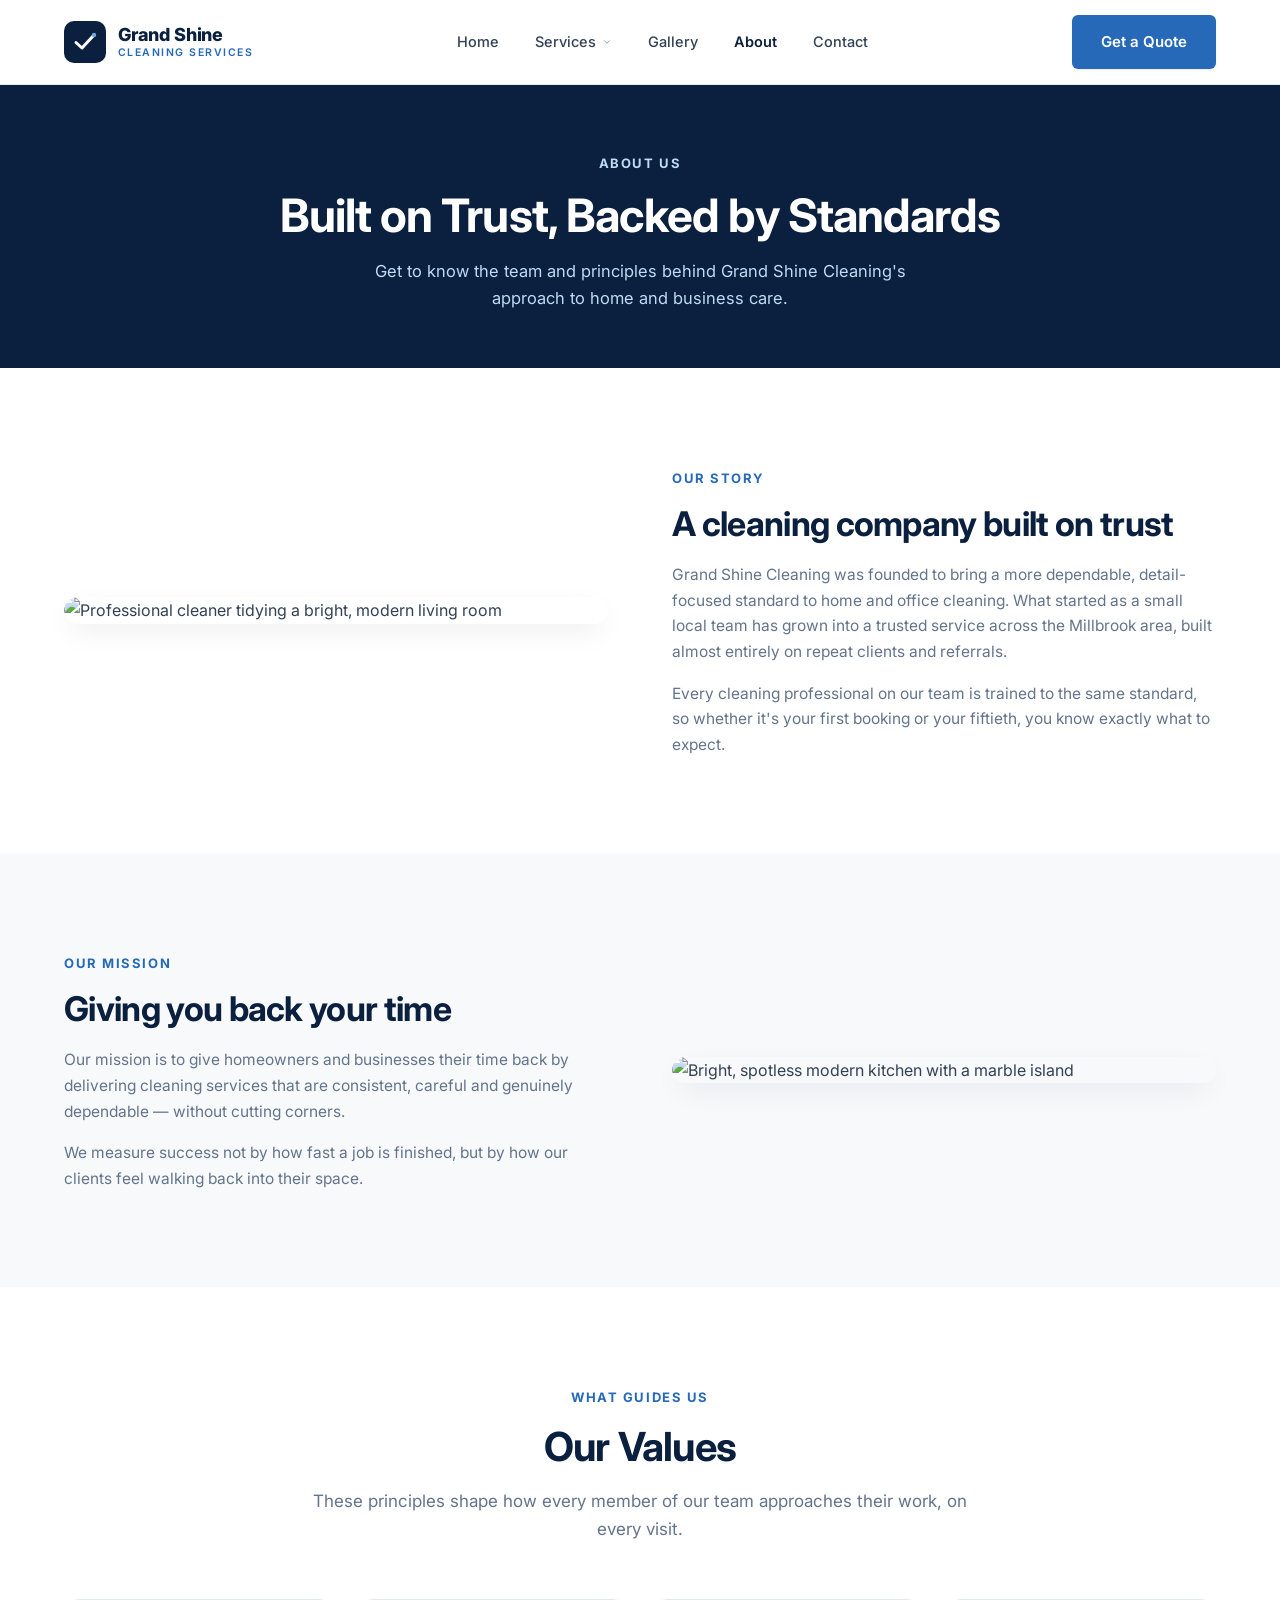
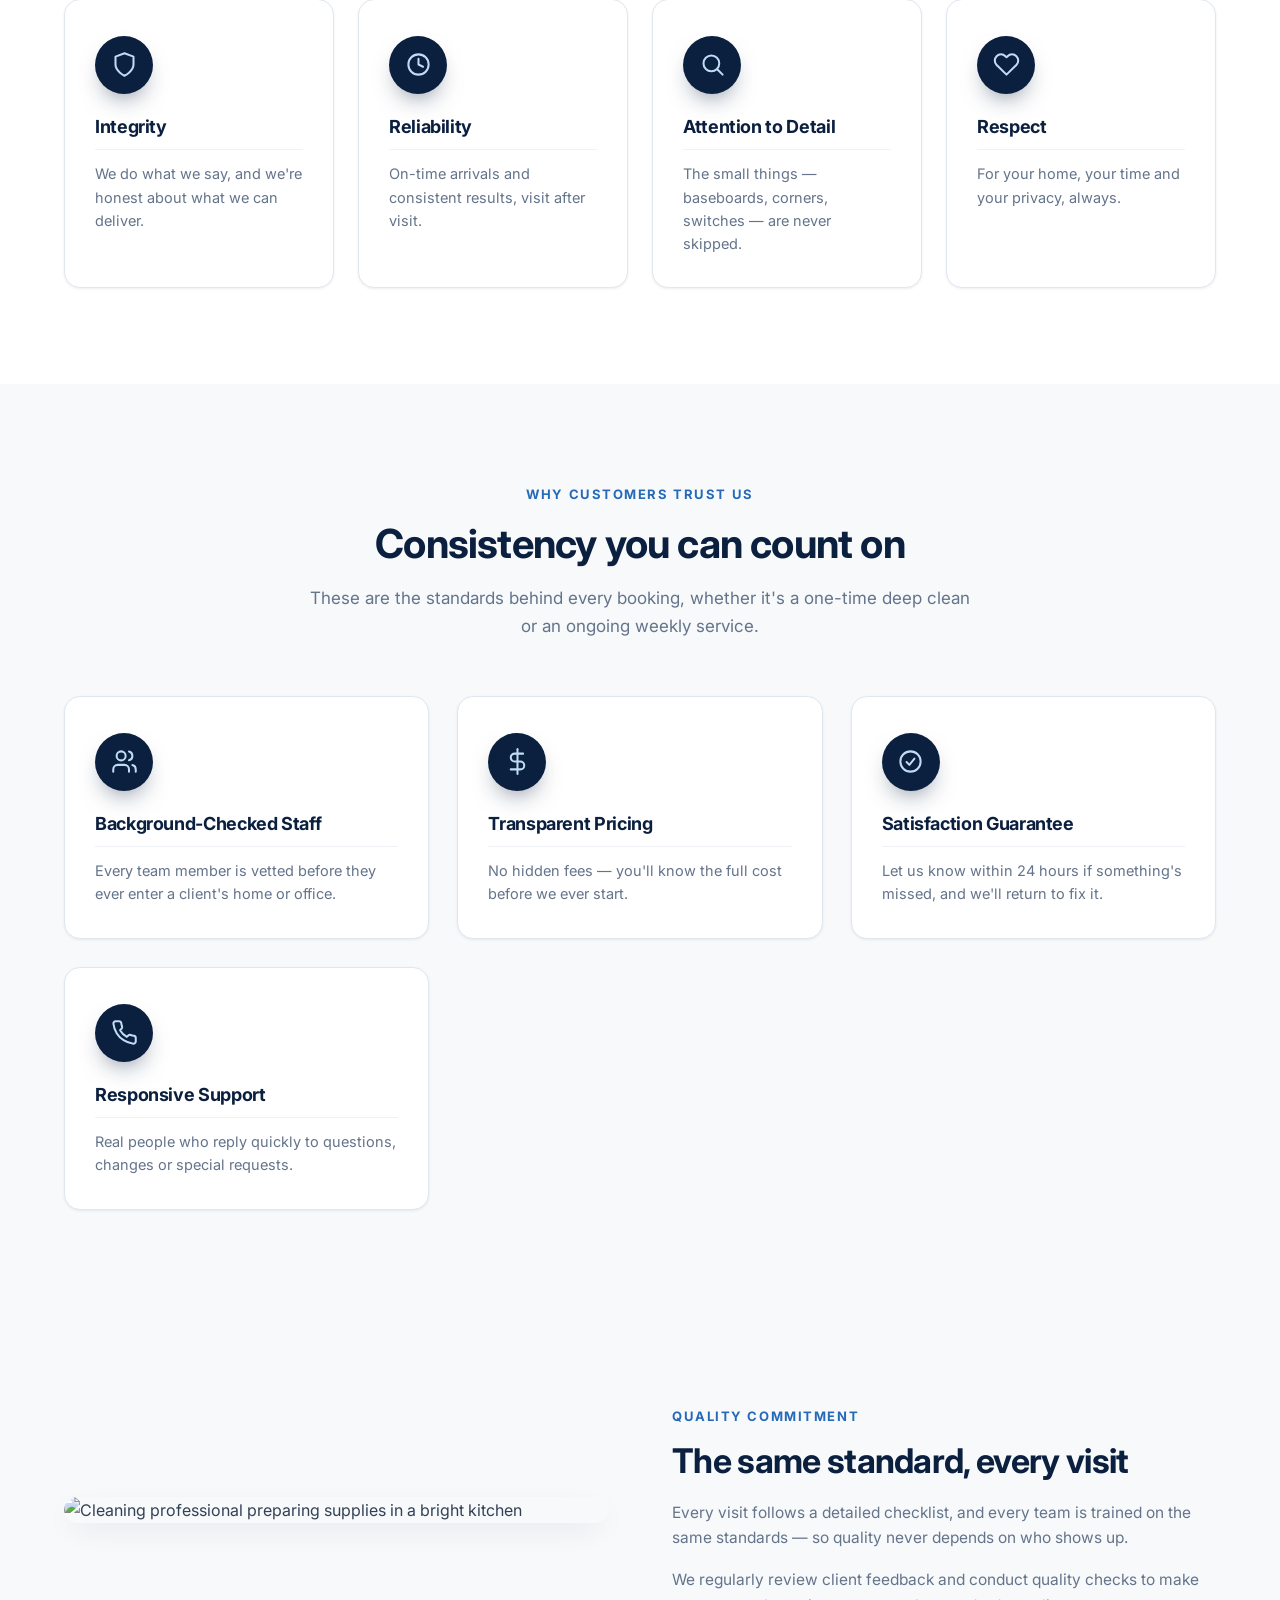
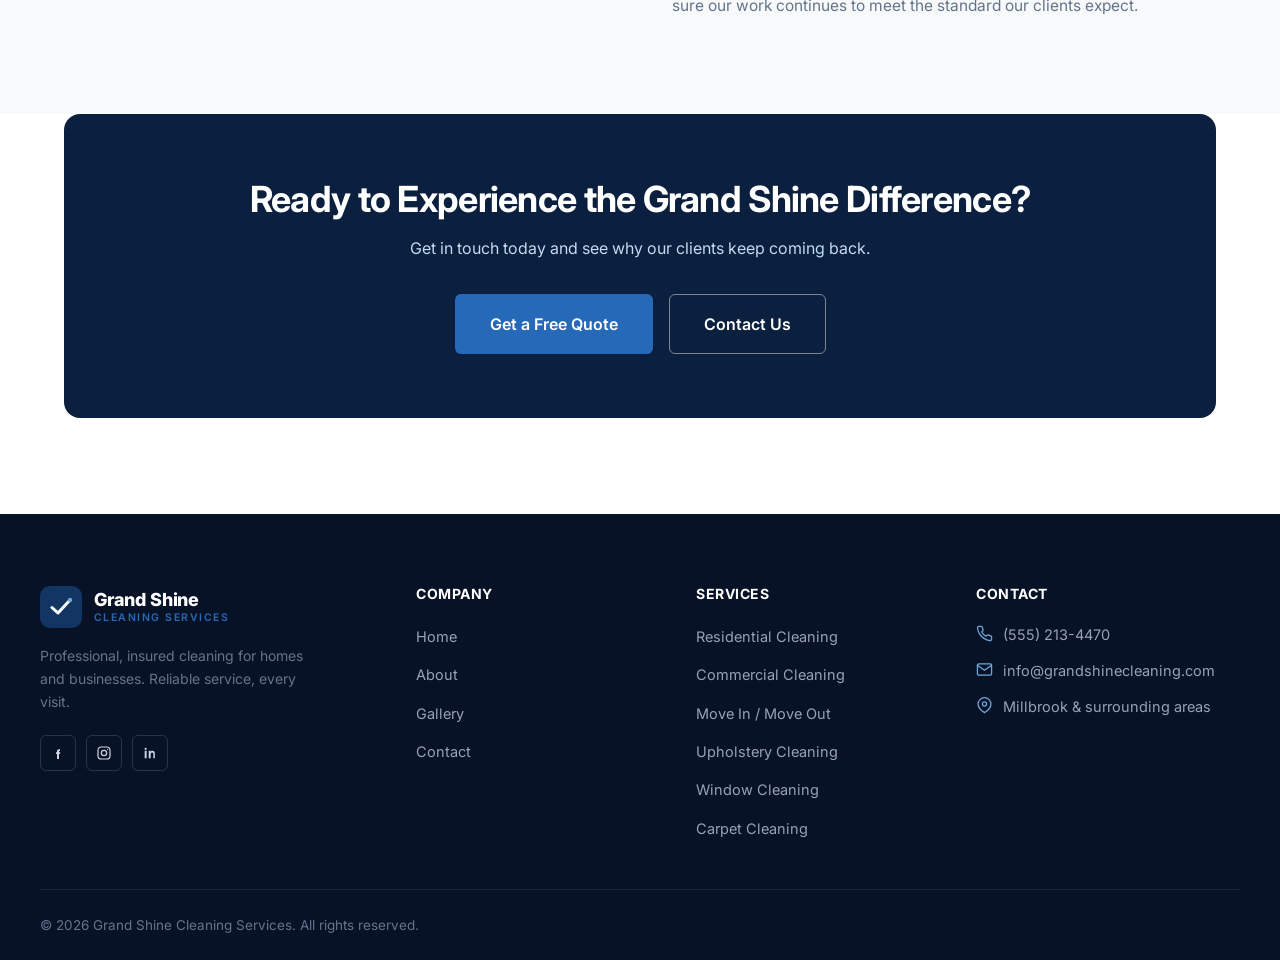
==== about.html @ 659964ab "Initial commit: Grand Shine Cleaning static website" ====
<!DOCTYPE html>
<html lang="en">
<head>
<meta charset="UTF-8">
<meta name="viewport" content="width=device-width, initial-scale=1.0">
<script>document.documentElement.classList.add('js');</script>
<title>About Us | Grand Shine Cleaning</title>
<meta name="description" content="Learn about Grand Shine Cleaning — our mission, values, team and commitment to reliable, detail-focused cleaning for homes and businesses.">
<link rel="icon" href="data:image/svg+xml,%3Csvg xmlns='http://www.w3.org/2000/svg' viewBox='0 0 42 42'%3E%3Crect width='42' height='42' rx='10' fill='%230b1f3f'/%3E%3Cpath d='M12 21.5L18 27L30 14' stroke='white' stroke-width='3' stroke-linecap='round' stroke-linejoin='round' fill='none'/%3E%3Ccircle cx='30' cy='14' r='2.2' fill='%236fa8dc'/%3E%3C/svg%3E">
<link rel="preconnect" href="https://fonts.googleapis.com">
<link rel="preconnect" href="https://fonts.gstatic.com" crossorigin>
<link href="https://fonts.googleapis.com/css2?family=Inter:wght@400;500;600;700;800&display=swap" rel="stylesheet">
<link rel="stylesheet" href="css/style.css">
</head>
<body>

<!-- ============ HEADER ============ -->
<header class="site-header">
  <div class="container header-inner">
    <a href="index.html" class="brand">
      <svg class="brand-mark" viewBox="0 0 42 42" fill="none">
        <rect width="42" height="42" rx="10" fill="#0b1f3f"/>
        <path d="M12 21.5L18 27L30 14" stroke="#ffffff" stroke-width="3" stroke-linecap="round" stroke-linejoin="round"/>
        <circle cx="30" cy="14" r="2.2" fill="#6fa8dc"/>
      </svg>
      <span class="brand-text">
        <span class="brand-name">Grand Shine</span>
        <span class="brand-sub">Cleaning Services</span>
      </span>
    </a>

    <nav class="main-nav" id="main-nav">
      <ul>
        <li class="nav-item"><a href="index.html" class="nav-link">Home</a></li>
        <li class="nav-item has-dropdown">
          <a href="services.html" class="nav-link dropdown-toggle">
            Services
            <svg class="nav-chevron" viewBox="0 0 24 24" fill="none" stroke="currentColor" stroke-width="2.4" stroke-linecap="round" stroke-linejoin="round"><polyline points="6 9 12 15 18 9"></polyline></svg>
          </a>
          <ul class="dropdown">
            <li><a href="services.html#move-in-move-out">Move In / Move Out Cleaning</a></li>
            <li><a href="services.html#residential-cleaning">Residential Cleaning</a></li>
            <li><a href="services.html#commercial-cleaning">Commercial Cleaning</a></li>
            <li><a href="services.html#upholstery-cleaning">Upholstery Cleaning</a></li>
            <li><a href="services.html#window-cleaning">Window Cleaning</a></li>
            <li><a href="services.html#carpet-cleaning">Carpet Cleaning</a></li>
          </ul>
        </li>
        <li class="nav-item"><a href="gallery.html" class="nav-link">Gallery</a></li>
        <li class="nav-item"><a href="about.html" class="nav-link active">About</a></li>
        <li class="nav-item"><a href="contact.html" class="nav-link">Contact</a></li>
      </ul>
    </nav>

    <div class="header-actions">
      <a href="contact.html" class="btn btn-primary">Get a Quote</a>
      <button class="hamburger" id="hamburger" aria-label="Toggle menu" aria-expanded="false">
        <span></span>
      </button>
    </div>
  </div>
</header>

<!-- ============ PAGE HEADER ============ -->
<section class="page-header">
  <div class="container">
    <span class="eyebrow">About Us</span>
    <h1>Built on Trust, Backed by Standards</h1>
    <p>Get to know the team and principles behind Grand Shine Cleaning's approach to home and business care.</p>
  </div>
</section>

<!-- ============ INTRODUCTION ============ -->
<section class="section">
  <div class="container">
    <div class="split reveal">
      <div class="split-media">
        <img src="https://images.unsplash.com/photo-1758273705627-937374bfa978?q=80&w=1200&auto=format&fit=crop" alt="Professional cleaner tidying a bright, modern living room">
      </div>
      <div>
        <span class="eyebrow">Our Story</span>
        <h2>A cleaning company built on trust</h2>
        <p>Grand Shine Cleaning was founded to bring a more dependable, detail-focused standard to home and office cleaning. What started as a small local team has grown into a trusted service across the Millbrook area, built almost entirely on repeat clients and referrals.</p>
        <p>Every cleaning professional on our team is trained to the same standard, so whether it's your first booking or your fiftieth, you know exactly what to expect.</p>
      </div>
    </div>
  </div>
</section>

<!-- ============ MISSION ============ -->
<section class="section bg-gray">
  <div class="container">
    <div class="split reverse reveal">
      <div>
        <span class="eyebrow">Our Mission</span>
        <h2>Giving you back your time</h2>
        <p>Our mission is to give homeowners and businesses their time back by delivering cleaning services that are consistent, careful and genuinely dependable — without cutting corners.</p>
        <p>We measure success not by how fast a job is finished, but by how our clients feel walking back into their space.</p>
      </div>
      <div class="split-media">
        <img src="https://images.unsplash.com/photo-1682888813913-e13f18692019?q=80&w=1200&auto=format&fit=crop" alt="Bright, spotless modern kitchen with a marble island">
      </div>
    </div>
  </div>
</section>

<!-- ============ VALUES ============ -->
<section class="section">
  <div class="container">
    <div class="section-head center reveal">
      <span class="eyebrow">What Guides Us</span>
      <h2>Our Values</h2>
      <p>These principles shape how every member of our team approaches their work, on every visit.</p>
    </div>
    <div class="values-grid">
      <div class="feature-card reveal">
        <div class="feature-icon"><svg viewBox="0 0 24 24" fill="none" stroke="currentColor" stroke-width="1.8" stroke-linecap="round" stroke-linejoin="round"><path d="M12 22s8-4 8-10V5l-8-3-8 3v7c0 6 8 10 8 10z"></path></svg></div>
        <h3>Integrity</h3>
        <p>We do what we say, and we're honest about what we can deliver.</p>
      </div>
      <div class="feature-card reveal">
        <div class="feature-icon"><svg viewBox="0 0 24 24" fill="none" stroke="currentColor" stroke-width="1.8" stroke-linecap="round" stroke-linejoin="round"><circle cx="12" cy="12" r="9"></circle><polyline points="12 7 12 12 16 14"></polyline></svg></div>
        <h3>Reliability</h3>
        <p>On-time arrivals and consistent results, visit after visit.</p>
      </div>
      <div class="feature-card reveal">
        <div class="feature-icon"><svg viewBox="0 0 24 24" fill="none" stroke="currentColor" stroke-width="1.8" stroke-linecap="round" stroke-linejoin="round"><circle cx="11" cy="11" r="7"></circle><line x1="21" y1="21" x2="16.65" y2="16.65"></line></svg></div>
        <h3>Attention to Detail</h3>
        <p>The small things — baseboards, corners, switches — are never skipped.</p>
      </div>
      <div class="feature-card reveal">
        <div class="feature-icon"><svg viewBox="0 0 24 24" fill="none" stroke="currentColor" stroke-width="1.8" stroke-linecap="round" stroke-linejoin="round"><path d="M20.8 4.6a5.5 5.5 0 0 0-7.8 0L12 5.6l-1-1a5.5 5.5 0 0 0-7.8 7.8l1 1L12 21l7.8-7.6 1-1a5.5 5.5 0 0 0 0-7.8z"></path></svg></div>
        <h3>Respect</h3>
        <p>For your home, your time and your privacy, always.</p>
      </div>
    </div>
  </div>
</section>

<!-- ============ WHY CUSTOMERS TRUST US ============ -->
<section class="section bg-gray">
  <div class="container">
    <div class="section-head center reveal">
      <span class="eyebrow">Why Customers Trust Us</span>
      <h2>Consistency you can count on</h2>
      <p>These are the standards behind every booking, whether it's a one-time deep clean or an ongoing weekly service.</p>
    </div>
    <div class="feature-grid">
      <div class="feature-card reveal">
        <div class="feature-icon"><svg viewBox="0 0 24 24" fill="none" stroke="currentColor" stroke-width="1.8" stroke-linecap="round" stroke-linejoin="round"><path d="M16 21v-2a4 4 0 0 0-4-4H6a4 4 0 0 0-4 4v2"></path><circle cx="9" cy="7" r="4"></circle><path d="M22 21v-2a4 4 0 0 0-3-3.87"></path><path d="M16 3.13a4 4 0 0 1 0 7.75"></path></svg></div>
        <h3>Background-Checked Staff</h3>
        <p>Every team member is vetted before they ever enter a client's home or office.</p>
      </div>
      <div class="feature-card reveal">
        <div class="feature-icon"><svg viewBox="0 0 24 24" fill="none" stroke="currentColor" stroke-width="1.8" stroke-linecap="round" stroke-linejoin="round"><line x1="12" y1="1" x2="12" y2="23"></line><path d="M17 5H9.5a3.5 3.5 0 0 0 0 7h5a3.5 3.5 0 0 1 0 7H6"></path></svg></div>
        <h3>Transparent Pricing</h3>
        <p>No hidden fees — you'll know the full cost before we ever start.</p>
      </div>
      <div class="feature-card reveal">
        <div class="feature-icon"><svg viewBox="0 0 24 24" fill="none" stroke="currentColor" stroke-width="1.8" stroke-linecap="round" stroke-linejoin="round"><circle cx="12" cy="12" r="9"></circle><polyline points="8.5 12.5 11 15 15.5 9.5"></polyline></svg></div>
        <h3>Satisfaction Guarantee</h3>
        <p>Let us know within 24 hours if something's missed, and we'll return to fix it.</p>
      </div>
      <div class="feature-card reveal">
        <div class="feature-icon"><svg viewBox="0 0 24 24" fill="none" stroke="currentColor" stroke-width="1.8" stroke-linecap="round" stroke-linejoin="round"><path d="M22 16.92v3a2 2 0 0 1-2.18 2 19.79 19.79 0 0 1-8.63-3.07 19.5 19.5 0 0 1-6-6 19.79 19.79 0 0 1-3.07-8.67A2 2 0 0 1 4.11 2h3a2 2 0 0 1 2 1.72c.127.96.361 1.903.7 2.81a2 2 0 0 1-.45 2.11L8.09 9.91a16 16 0 0 0 6 6l1.27-1.27a2 2 0 0 1 2.11-.45c.907.339 1.85.573 2.81.7A2 2 0 0 1 22 16.92z"></path></svg></div>
        <h3>Responsive Support</h3>
        <p>Real people who reply quickly to questions, changes or special requests.</p>
      </div>
    </div>
  </div>
</section>

<!-- ============ QUALITY COMMITMENT ============ -->
<section class="section bg-gray">
  <div class="container">
    <div class="split reveal">
      <div class="split-media">
        <img src="https://images.unsplash.com/photo-1647381518264-97ff1835026f?q=80&w=1200&auto=format&fit=crop" alt="Cleaning professional preparing supplies in a bright kitchen">
      </div>
      <div>
        <span class="eyebrow">Quality Commitment</span>
        <h2>The same standard, every visit</h2>
        <p>Every visit follows a detailed checklist, and every team is trained on the same standards — so quality never depends on who shows up.</p>
        <p>We regularly review client feedback and conduct quality checks to make sure our work continues to meet the standard our clients expect.</p>
      </div>
    </div>
  </div>
</section>

<!-- ============ CTA ============ -->
<section class="cta-wrap no-top-pad">
  <div class="container">
    <div class="cta-section">
      <h2>Ready to Experience the Grand Shine Difference?</h2>
      <p>Get in touch today and see why our clients keep coming back.</p>
      <div class="cta-actions">
        <a href="contact.html" class="btn btn-primary btn-lg">Get a Free Quote</a>
        <a href="contact.html" class="btn btn-outline-light btn-lg">Contact Us</a>
      </div>
    </div>
  </div>
</section>

<!-- ============ FOOTER ============ -->
<footer class="site-footer">
  <div class="container footer-top">
    <div class="footer-brand">
      <a href="index.html" class="brand">
        <svg class="brand-mark" viewBox="0 0 42 42" fill="none">
          <rect width="42" height="42" rx="10" fill="#123563"/>
          <path d="M12 21.5L18 27L30 14" stroke="#ffffff" stroke-width="3" stroke-linecap="round" stroke-linejoin="round"/>
          <circle cx="30" cy="14" r="2.2" fill="#6fa8dc"/>
        </svg>
        <span class="brand-text">
          <span class="brand-name">Grand Shine</span>
          <span class="brand-sub">Cleaning Services</span>
        </span>
      </a>
      <p>Professional, insured cleaning for homes and businesses. Reliable service, every visit.</p>
      <div class="footer-social">
        <a href="#" aria-label="Facebook"><svg viewBox="0 0 24 24" fill="currentColor"><path d="M13.5 9H15V6.5h-1.75C11.57 6.5 10.5 7.6 10.5 9.4V11H9v2.5h1.5V21h3v-7.5H15l.5-2.5h-2V9.6c0-.4.2-.6.6-.6z"></path></svg></a>
        <a href="#" aria-label="Instagram"><svg viewBox="0 0 24 24" fill="none" stroke="currentColor" stroke-width="1.8"><rect x="3" y="3" width="18" height="18" rx="5"></rect><circle cx="12" cy="12" r="4"></circle><circle cx="17.5" cy="6.5" r="1" fill="currentColor" stroke="none"></circle></svg></a>
        <a href="#" aria-label="LinkedIn"><svg viewBox="0 0 24 24" fill="currentColor"><path d="M6.94 8.5H4V20h2.94V8.5zM5.47 4a1.7 1.7 0 1 0 0 3.4 1.7 1.7 0 0 0 0-3.4zM20 20h-2.94v-5.6c0-1.34-.03-3.07-1.87-3.07-1.87 0-2.16 1.46-2.16 2.97V20H10.1V8.5h2.82v1.57h.04c.39-.74 1.35-1.52 2.78-1.52 2.97 0 3.52 1.96 3.52 4.5V20z"></path></svg></a>
      </div>
    </div>
    <div class="footer-col">
      <h4>Company</h4>
      <ul>
        <li><a href="index.html">Home</a></li>
        <li><a href="about.html">About</a></li>
        <li><a href="gallery.html">Gallery</a></li>
        <li><a href="contact.html">Contact</a></li>
      </ul>
    </div>
    <div class="footer-col">
      <h4>Services</h4>
      <ul>
        <li><a href="services.html#residential-cleaning">Residential Cleaning</a></li>
        <li><a href="services.html#commercial-cleaning">Commercial Cleaning</a></li>
        <li><a href="services.html#move-in-move-out">Move In / Move Out</a></li>
        <li><a href="services.html#upholstery-cleaning">Upholstery Cleaning</a></li>
        <li><a href="services.html#window-cleaning">Window Cleaning</a></li>
        <li><a href="services.html#carpet-cleaning">Carpet Cleaning</a></li>
      </ul>
    </div>
    <div class="footer-col">
      <h4>Contact</h4>
      <ul>
        <li class="footer-contact-item">
          <svg viewBox="0 0 24 24" fill="none" stroke="currentColor" stroke-width="1.8" stroke-linecap="round" stroke-linejoin="round"><path d="M22 16.92v3a2 2 0 0 1-2.18 2 19.79 19.79 0 0 1-8.63-3.07 19.5 19.5 0 0 1-6-6 19.79 19.79 0 0 1-3.07-8.67A2 2 0 0 1 4.11 2h3a2 2 0 0 1 2 1.72c.127.96.361 1.903.7 2.81a2 2 0 0 1-.45 2.11L8.09 9.91a16 16 0 0 0 6 6l1.27-1.27a2 2 0 0 1 2.11-.45c.907.339 1.85.573 2.81.7A2 2 0 0 1 22 16.92z"></path></svg>
          <span>(555) 213-4470</span>
        </li>
        <li class="footer-contact-item">
          <svg viewBox="0 0 24 24" fill="none" stroke="currentColor" stroke-width="1.8" stroke-linecap="round" stroke-linejoin="round"><rect x="2" y="4" width="20" height="16" rx="2"></rect><path d="M22 6l-10 7L2 6"></path></svg>
          <span>info@grandshinecleaning.com</span>
        </li>
        <li class="footer-contact-item">
          <svg viewBox="0 0 24 24" fill="none" stroke="currentColor" stroke-width="1.8" stroke-linecap="round" stroke-linejoin="round"><path d="M21 10c0 7-9 12-9 12s-9-5-9-12a9 9 0 0 1 18 0z"></path><circle cx="12" cy="10" r="3"></circle></svg>
          <span>Millbrook &amp; surrounding areas</span>
        </li>
      </ul>
    </div>
  </div>
  <div class="container footer-bottom">
    <span>&copy; <span id="current-year">2026</span> Grand Shine Cleaning Services. All rights reserved.</span>
  </div>
</footer>

<script src="js/script.js"></script>
</body>
</html>
---- css/style.css ----
/* =========================================================
   Grand Shine Cleaning — Design System
   ========================================================= */

:root {
  /* Color palette */
  --navy-950: #081226;
  --navy-900: #0b1f3f;
  --navy-800: #12335f;
  --navy-700: #1a4380;

  --blue-700: #1c5aa6;
  --blue-600: #2569b8;
  --blue-500: #3d84cf;
  --blue-400: #6fa8dc;
  --blue-200: #bfdcf3;
  --blue-100: #e7f1fa;

  --white: #ffffff;
  --gray-50: #f7f9fb;
  --gray-100: #eef2f6;
  --gray-200: #e1e7ef;
  --gray-300: #cbd5e1;
  --gray-400: #94a3b8;
  --gray-500: #64748b;
  --gray-600: #475569;
  --gray-700: #334155;
  --gray-900: #101828;

  /* Typography */
  --font-body: 'Inter', -apple-system, BlinkMacSystemFont, 'Segoe UI', sans-serif;

  /* Radius */
  --radius-sm: 6px;
  --radius-md: 10px;
  --radius-lg: 16px;

  /* Shadows */
  --shadow-sm: 0 1px 3px rgba(8, 18, 38, 0.07);
  --shadow-md: 0 10px 30px -8px rgba(8, 18, 38, 0.14);
  --shadow-lg: 0 24px 60px -16px rgba(8, 18, 38, 0.22);

  /* Layout */
  --container-w: 1200px;
  --header-h: 84px;
}

/* ---------- Reset ---------- */
*, *::before, *::after { box-sizing: border-box; }
html { scroll-behavior: smooth; }
html, body { overflow-x: hidden; }
body {
  margin: 0;
  font-family: var(--font-body);
  color: var(--gray-700);
  background: var(--white);
  -webkit-font-smoothing: antialiased;
  line-height: 1.65;
}
img { max-width: 100%; display: block; }
a { color: inherit; text-decoration: none; }
ul { margin: 0; padding: 0; list-style: none; }
button { font-family: inherit; cursor: pointer; }
h1, h2, h3, h4, h5 {
  margin: 0;
  color: var(--navy-900);
  font-weight: 700;
  letter-spacing: -0.02em;
  line-height: 1.2;
}
p { margin: 0; }
svg { display: block; }

/* ---------- Layout helpers ---------- */
.container {
  width: 100%;
  max-width: var(--container-w);
  margin-inline: auto;
  padding-inline: 24px;
}
.section { padding: 96px 0; }
.section-tight { padding: 64px 0; }
@media (max-width: 900px) {
  .section { padding: 72px 0; }
  .section-tight { padding: 48px 0; }
}

.section-head { max-width: 680px; margin-bottom: 56px; }
.section-head.center { margin-inline: auto; text-align: center; }
.eyebrow {
  display: inline-block;
  font-size: 13px;
  font-weight: 700;
  letter-spacing: 0.12em;
  text-transform: uppercase;
  color: var(--blue-600);
  margin-bottom: 14px;
}
.section-head h2 { font-size: clamp(28px, 3.4vw, 40px); margin-bottom: 16px; }
.section-head p { font-size: 17px; color: var(--gray-500); }

.bg-gray { background: var(--gray-50); }
.bg-navy { background: var(--navy-900); color: var(--blue-100); }
.bg-navy h2, .bg-navy h3 { color: var(--white); }

/* ---------- Buttons ---------- */
.btn {
  display: inline-flex;
  align-items: center;
  justify-content: center;
  gap: 8px;
  padding: 14px 28px;
  font-size: 15px;
  font-weight: 600;
  border-radius: var(--radius-sm);
  border: 1px solid transparent;
  transition: background 0.2s ease, color 0.2s ease, border-color 0.2s ease, transform 0.15s ease, box-shadow 0.2s ease;
  white-space: nowrap;
}
.btn-primary {
  background: var(--blue-600);
  color: var(--white);
  box-shadow: var(--shadow-sm);
}
.btn-primary:hover { background: var(--blue-700); box-shadow: var(--shadow-md); }

.btn-outline-light {
  background: transparent;
  border-color: rgba(255, 255, 255, 0.45);
  color: var(--white);
}
.btn-outline-light:hover { background: rgba(255, 255, 255, 0.1); border-color: var(--white); }

.btn-outline-navy {
  background: transparent;
  border-color: var(--gray-300);
  color: var(--navy-900);
}
.btn-outline-navy:hover { border-color: var(--blue-500); color: var(--blue-600); }

.btn-white {
  background: var(--white);
  color: var(--navy-900);
}
.btn-white:hover { background: var(--blue-100); }

.btn-lg { padding: 16px 34px; font-size: 16px; }
.btn-block { width: 100%; }

/* ---------- Header ---------- */
.site-header {
  position: sticky;
  top: 0;
  z-index: 1000;
  background: var(--white);
  border-bottom: 1px solid var(--gray-200);
}
.header-inner {
  height: var(--header-h);
  display: flex;
  align-items: center;
  justify-content: space-between;
  gap: 24px;
}

/* Brand */
.brand { display: flex; align-items: center; gap: 12px; flex-shrink: 0; }
.brand-mark { width: 42px; height: 42px; flex-shrink: 0; }
.brand-text { display: flex; flex-direction: column; line-height: 1.1; }
.brand-name { font-weight: 800; font-size: 18px; color: var(--navy-900); letter-spacing: -0.01em; }
.brand-sub { font-size: 10.5px; font-weight: 600; letter-spacing: 0.14em; color: var(--blue-600); text-transform: uppercase; margin-top: 2px; }

/* Nav */
.main-nav { flex: 1; display: flex; justify-content: center; }
.main-nav > ul { display: flex; align-items: center; gap: 4px; }
.main-nav > ul > li { position: relative; }
.nav-link {
  display: flex;
  align-items: center;
  gap: 6px;
  padding: 10px 16px;
  font-size: 14.5px;
  font-weight: 500;
  color: var(--gray-700);
  border-radius: var(--radius-sm);
  transition: color 0.2s ease, background 0.2s ease;
}
.nav-link:hover { color: var(--navy-900); background: var(--gray-100); }
.nav-link.active { color: var(--navy-900); font-weight: 600; }
.nav-item.active > .nav-link { color: var(--blue-600); }

.nav-chevron { width: 10px; height: 10px; transition: transform 0.2s ease; color: var(--gray-400); }
.has-dropdown:hover .nav-chevron { transform: rotate(180deg); }

/* Dropdown */
.dropdown {
  position: absolute;
  top: calc(100% + 10px);
  left: 50%;
  transform: translateX(-50%) translateY(6px);
  min-width: 260px;
  background: var(--white);
  border: 1px solid var(--gray-200);
  border-radius: var(--radius-md);
  box-shadow: var(--shadow-lg);
  padding: 8px;
  opacity: 0;
  visibility: hidden;
  transition: opacity 0.18s ease, transform 0.18s ease, visibility 0.18s ease;
}
.has-dropdown:hover .dropdown,
.has-dropdown:focus-within .dropdown {
  opacity: 1;
  visibility: visible;
  transform: translateX(-50%) translateY(0);
}
.dropdown li a {
  display: block;
  padding: 10px 14px;
  font-size: 14px;
  font-weight: 500;
  color: var(--gray-700);
  border-radius: var(--radius-sm);
  transition: background 0.15s ease, color 0.15s ease;
}
.dropdown li a:hover { background: var(--blue-100); color: var(--blue-700); }

/* Header actions */
.header-actions { display: flex; align-items: center; gap: 12px; flex-shrink: 0; }
.hamburger {
  display: none;
  width: 42px; height: 42px;
  align-items: center; justify-content: center;
  background: transparent; border: 1px solid var(--gray-200); border-radius: var(--radius-sm);
}
.hamburger span, .hamburger span::before, .hamburger span::after {
  content: ""; display: block; width: 18px; height: 2px; background: var(--navy-900);
  position: relative; transition: transform 0.2s ease, opacity 0.2s ease;
}
.hamburger span::before { position: absolute; top: -6px; }
.hamburger span::after { position: absolute; top: 6px; }
.hamburger.open span { background: transparent; }
.hamburger.open span::before { top: 0; transform: rotate(45deg); background: var(--navy-900); }
.hamburger.open span::after { top: 0; transform: rotate(-45deg); background: var(--navy-900); }

/* Mobile nav */
@media (max-width: 960px) {
  .main-nav {
    position: fixed;
    inset: var(--header-h) 0 0 0;
    background: var(--white);
    flex-direction: column;
    justify-content: flex-start;
    transform: translateX(100%);
    transition: transform 0.28s ease;
    overflow-y: auto;
    overflow-x: hidden;
    padding: 12px 0 32px;
  }
  .main-nav.open { transform: translateX(0); }
  .main-nav > ul { flex-direction: column; align-items: stretch; width: 100%; gap: 0; padding: 8px 20px; }
  .main-nav > ul > li { width: 100%; }
  .nav-link { padding: 16px 8px; font-size: 16px; border-bottom: 1px solid var(--gray-100); border-radius: 0; }
  .dropdown {
    position: static; transform: none; opacity: 1; visibility: visible;
    display: none; box-shadow: none; border: none; padding: 0 0 8px 16px; min-width: 0;
  }
  .has-dropdown.mobile-open .dropdown { display: block; }
  .has-dropdown.mobile-open .nav-chevron { transform: rotate(180deg); }
  /* Override the desktop hover/focus transform, which is more specific
     than the mobile reset above and otherwise shifts the dropdown off-
     screen when a tapped/focused link matches :focus-within. */
  .has-dropdown:hover .dropdown,
  .has-dropdown:focus-within .dropdown { transform: none; }
  .dropdown li a { padding: 12px 14px; font-size: 15px; }
  .header-actions .btn-primary { padding: 10px 18px; font-size: 14px; }
  .hamburger { display: inline-flex; }
}

/* ---------- Hero ---------- */
.hero {
  position: relative;
  color: var(--white);
  overflow: hidden;
}
.hero-video-bg {
  position: absolute; inset: 0;
  overflow: hidden;
  background: var(--navy-950);
  touch-action: pan-y;
}
.hero-video {
  position: absolute; inset: 0;
  width: 100%; height: 100%;
  object-fit: cover;
  opacity: 0;
  transition: opacity 0.7s ease;
}
.hero-video.active { opacity: 1; }
.hero-video-dots {
  position: absolute;
  left: 50%;
  bottom: 28px;
  transform: translateX(-50%);
  z-index: 3;
  display: flex;
  gap: 10px;
}
.hero-dot {
  width: 28px; height: 4px;
  border-radius: 2px;
  background: rgba(255, 255, 255, 0.35);
  border: none;
  padding: 0;
  transition: background 0.2s ease;
}
.hero-dot.active { background: var(--white); }
.hero-overlay {
  position: absolute; inset: 0;
  background: linear-gradient(100deg, rgba(8, 18, 38, 0.92) 8%, rgba(8, 18, 38, 0.72) 48%, rgba(11, 31, 63, 0.42) 100%);
}
.hero-inner {
  position: relative;
  display: grid;
  grid-template-columns: 1fr;
  align-items: center;
  padding: 130px 0 110px;
  min-height: 620px;
}
.hero-copy { max-width: 640px; }
.hero-badge {
  display: inline-flex;
  align-items: center;
  gap: 8px;
  padding: 8px 16px;
  border: 1px solid rgba(255, 255, 255, 0.35);
  border-radius: var(--radius-sm);
  font-size: 12.5px;
  font-weight: 700;
  letter-spacing: 0.1em;
  text-transform: uppercase;
  color: var(--blue-200);
  margin-bottom: 26px;
  background: rgba(255, 255, 255, 0.05);
}
.hero-title {
  font-size: clamp(34px, 4.6vw, 58px);
  color: var(--white);
  margin-bottom: 22px;
  max-width: 15ch;
}
.hero-text {
  font-size: 17.5px;
  color: rgba(231, 241, 250, 0.88);
  max-width: 46ch;
  margin-bottom: 36px;
}
.hero-actions { display: flex; gap: 16px; flex-wrap: wrap; }

@media (max-width: 900px) {
  .hero-inner { padding: 64px 0 56px; min-height: 0; }
}

/* ---------- Why choose us ---------- */
.feature-grid {
  display: grid;
  grid-template-columns: repeat(3, 1fr);
  gap: 28px;
}
.feature-card {
  position: relative;
  overflow: hidden;
  padding: 36px 30px 32px;
  background: var(--white);
  border: 1px solid var(--gray-200);
  border-radius: var(--radius-lg);
  box-shadow: var(--shadow-sm);
  transition: box-shadow 0.22s ease, border-color 0.22s ease, transform 0.22s ease;
}
.feature-card::before {
  content: "";
  position: absolute;
  top: 0; left: 0; right: 0;
  height: 3px;
  background: linear-gradient(90deg, var(--blue-600), var(--blue-400));
  transform: scaleX(0);
  transform-origin: left;
  transition: transform 0.3s ease;
}
.feature-card:hover { box-shadow: var(--shadow-md); border-color: var(--blue-400); transform: translateY(-4px); }
.feature-card:hover::before { transform: scaleX(1); }
.feature-icon {
  width: 58px; height: 58px;
  border-radius: 50%;
  background: var(--navy-900);
  color: var(--blue-200);
  display: flex; align-items: center; justify-content: center;
  margin-bottom: 22px;
  box-shadow: 0 12px 24px -10px rgba(11, 31, 63, 0.55);
  transition: background 0.22s ease, color 0.22s ease, box-shadow 0.22s ease, transform 0.22s ease;
}
.feature-card:hover .feature-icon {
  background: var(--blue-600);
  color: var(--white);
  box-shadow: 0 14px 26px -8px rgba(37, 105, 184, 0.5);
  transform: translateY(-2px);
}
.feature-icon svg { width: 27px; height: 27px; }
.feature-card h3 {
  font-size: 18px;
  margin-bottom: 12px;
  padding-bottom: 12px;
  border-bottom: 1px solid var(--gray-100);
}
.feature-card p { font-size: 14.5px; color: var(--gray-500); line-height: 1.6; }

@media (max-width: 900px) { .feature-grid { grid-template-columns: repeat(2, 1fr); } }
@media (max-width: 600px) { .feature-grid { grid-template-columns: 1fr; } }

/* ---------- How it works ---------- */
.steps-grid {
  display: grid;
  grid-template-columns: repeat(4, 1fr);
  gap: 32px;
  position: relative;
}
.step {
  position: relative;
  padding-top: 8px;
}
.step-number {
  width: 44px; height: 44px;
  border-radius: 50%;
  border: 2px solid var(--blue-500);
  color: var(--blue-600);
  display: flex; align-items: center; justify-content: center;
  font-weight: 700; font-size: 16px;
  margin-bottom: 20px;
  background: var(--white);
  position: relative; z-index: 1;
}
.step h3 { font-size: 17px; margin-bottom: 8px; }
.step p { font-size: 14px; color: var(--gray-500); }
.steps-grid::before {
  content: "";
  position: absolute;
  top: 30px; left: 0; right: 0;
  height: 1px;
  background: var(--gray-200);
  z-index: 0;
}
@media (max-width: 900px) {
  .steps-grid { grid-template-columns: repeat(2, 1fr); row-gap: 40px; }
  .steps-grid::before { display: none; }
}
@media (max-width: 560px) { .steps-grid { grid-template-columns: 1fr; } }

/* ---------- Service cards (shared: home preview + services page) ---------- */
.services-grid {
  display: grid;
  grid-template-columns: repeat(3, 1fr);
  gap: 28px;
}
.service-card {
  background: var(--white);
  border: 1px solid var(--gray-200);
  border-radius: var(--radius-lg);
  overflow: hidden;
  box-shadow: var(--shadow-sm);
  transition: box-shadow 0.22s ease, border-color 0.22s ease, transform 0.22s ease;
  display: flex; flex-direction: column;
}
.service-card:hover { box-shadow: var(--shadow-md); border-color: var(--blue-400); transform: translateY(-4px); }
.service-card-image { width: 100%; aspect-ratio: 16 / 10; overflow: hidden; background: var(--gray-100); }
.service-card-image img { width: 100%; height: 100%; object-fit: cover; display: block; transition: transform 0.4s ease; }
.service-card:hover .service-card-image img { transform: scale(1.06); }
.service-card-body { padding: 28px 32px 32px; display: flex; flex-direction: column; flex: 1; }
.service-card-top { display: flex; align-items: flex-start; justify-content: space-between; margin-bottom: 22px; }
.service-icon {
  width: 54px; height: 54px;
  border-radius: var(--radius-md);
  background: var(--navy-900);
  color: var(--blue-200);
  display: flex; align-items: center; justify-content: center;
  transition: background 0.22s ease, color 0.22s ease;
}
.service-icon svg { width: 26px; height: 26px; }
.service-card:hover .service-icon { background: var(--blue-600); color: var(--white); }
.badge {
  font-size: 11px;
  font-weight: 700;
  letter-spacing: 0.06em;
  text-transform: uppercase;
  color: var(--blue-700);
  background: var(--blue-100);
  padding: 6px 12px;
  border-radius: var(--radius-sm);
}
.service-card h3 { font-size: 19px; margin-bottom: 10px; }
.service-card > p { font-size: 14.5px; color: var(--gray-500); margin-bottom: 20px; }
.service-features { display: flex; flex-direction: column; gap: 10px; margin-bottom: 24px; flex: 1; }
.service-features li { display: flex; align-items: center; gap: 10px; font-size: 14px; color: var(--gray-600); }
.service-features svg { width: 16px; height: 16px; color: var(--blue-600); flex-shrink: 0; }
.service-link {
  display: inline-flex; align-items: center; gap: 6px;
  font-size: 14px; font-weight: 600; color: var(--blue-600);
  padding-top: 16px; border-top: 1px solid var(--gray-100);
}
.service-link svg { width: 14px; height: 14px; transition: transform 0.2s ease; }
.service-card:hover .service-link svg { transform: translateX(3px); }

@media (max-width: 960px) { .services-grid { grid-template-columns: repeat(2, 1fr); } }
@media (max-width: 620px) { .services-grid { grid-template-columns: 1fr; } }

.services-preview-foot { margin-top: 44px; text-align: center; }

/* ---------- Filters (services / gallery) ---------- */
.filter-bar {
  display: flex;
  gap: 8px;
  flex-wrap: wrap;
  justify-content: center;
  margin-bottom: 48px;
}
.filter-btn {
  padding: 10px 20px;
  font-size: 14px;
  font-weight: 600;
  color: var(--gray-600);
  background: var(--white);
  border: 1px solid var(--gray-200);
  border-radius: var(--radius-sm);
  transition: all 0.18s ease;
}
.filter-btn:hover { border-color: var(--blue-400); color: var(--blue-600); }
.filter-btn.active { background: var(--navy-900); border-color: var(--navy-900); color: var(--white); }

.service-item[hidden] { display: none; }

/* ---------- Stats ---------- */
.stats-grid {
  display: grid;
  grid-template-columns: repeat(4, 1fr);
  gap: 24px;
  text-align: center;
}
.stat-number { font-size: clamp(30px, 3.6vw, 44px); font-weight: 800; color: var(--white); letter-spacing: -0.02em; }
.stat-label { font-size: 14px; color: var(--blue-200); margin-top: 8px; }
.stat-item { padding: 20px; border-right: 1px solid rgba(255, 255, 255, 0.12); }
.stat-item:last-child { border-right: none; }
@media (max-width: 800px) {
  .stats-grid { grid-template-columns: repeat(2, 1fr); row-gap: 32px; }
  .stat-item { border-right: none; }
}

/* ---------- Testimonials ---------- */
.testimonial-grid {
  display: grid;
  grid-template-columns: repeat(3, 1fr);
  gap: 28px;
}
.testimonial-card {
  background: var(--white);
  border: 1px solid var(--gray-200);
  border-radius: var(--radius-lg);
  padding: 32px;
}
.testimonial-quote-mark { color: var(--blue-200); margin-bottom: 16px; }
.testimonial-quote-mark svg { width: 34px; height: 26px; }
.testimonial-text { font-size: 15px; color: var(--gray-700); margin-bottom: 24px; }
.testimonial-person { display: flex; align-items: center; gap: 12px; }
.testimonial-avatar {
  width: 42px; height: 42px; border-radius: 50%;
  background: var(--navy-900); color: var(--white);
  display: flex; align-items: center; justify-content: center;
  font-weight: 700; font-size: 14px; flex-shrink: 0;
}
.testimonial-name { font-weight: 600; font-size: 14.5px; color: var(--navy-900); }
.testimonial-role { font-size: 13px; color: var(--gray-500); }

@media (max-width: 900px) { .testimonial-grid { grid-template-columns: 1fr; } }

/* ---------- CTA sections ---------- */
.cta-section {
  background: var(--navy-900);
  color: var(--white);
  border-radius: var(--radius-lg);
  padding: 64px 56px;
  text-align: center;
  position: relative;
  overflow: hidden;
}
.cta-section h2 { color: var(--white); font-size: clamp(26px, 3.2vw, 36px); margin-bottom: 14px; }
.cta-section p { color: var(--blue-200); font-size: 16px; max-width: 52ch; margin: 0 auto 32px; }
.cta-actions { display: flex; gap: 16px; justify-content: center; flex-wrap: wrap; }
.cta-wrap { padding: 0 24px 96px; }
.cta-wrap.no-top-pad { padding-top: 0; }

@media (max-width: 600px) { .cta-section { padding: 48px 28px; } }

/* Final CTA (full width band) */
.final-cta {
  background: linear-gradient(120deg, var(--navy-900), var(--navy-800));
  color: var(--white);
  text-align: center;
  padding: 88px 0;
}
.final-cta h2 { color: var(--white); font-size: clamp(28px, 3.6vw, 42px); margin-bottom: 14px; }
.final-cta p { color: var(--blue-200); font-size: 17px; margin-bottom: 32px; }

/* ---------- Footer ---------- */
.site-footer { background: var(--navy-950); color: var(--gray-400); }
.footer-top { padding: 72px 0 48px; display: grid; grid-template-columns: 1.4fr 1fr 1fr 1.1fr; gap: 40px; }
.footer-brand .brand-name { color: var(--white); }
.footer-brand p { margin-top: 16px; font-size: 14px; color: var(--gray-500); max-width: 32ch; }
.footer-col h4 { color: var(--white); font-size: 14px; letter-spacing: 0.04em; text-transform: uppercase; margin-bottom: 20px; }
.footer-col ul { display: flex; flex-direction: column; gap: 12px; }
.footer-col a { font-size: 14.5px; color: var(--gray-400); transition: color 0.15s ease; }
.footer-col a:hover { color: var(--blue-300, var(--blue-200)); }
.footer-contact-item { display: flex; gap: 10px; align-items: flex-start; font-size: 14.5px; }
.footer-contact-item svg { width: 17px; height: 17px; color: var(--blue-400); flex-shrink: 0; margin-top: 2px; }
.footer-social { display: flex; gap: 10px; margin-top: 22px; }
.footer-social a {
  width: 36px; height: 36px;
  border: 1px solid rgba(255, 255, 255, 0.14);
  border-radius: var(--radius-sm);
  display: flex; align-items: center; justify-content: center;
  color: var(--gray-300);
  transition: background 0.18s ease, color 0.18s ease, border-color 0.18s ease;
}
.footer-social a:hover { background: var(--blue-600); border-color: var(--blue-600); color: var(--white); }
.footer-social svg { width: 16px; height: 16px; }
.footer-bottom {
  border-top: 1px solid rgba(255, 255, 255, 0.08);
  padding: 24px 0;
  display: flex; justify-content: space-between; align-items: center; flex-wrap: wrap; gap: 12px;
  font-size: 13.5px; color: var(--gray-500);
}
.footer-bottom-links { display: flex; gap: 20px; }

@media (max-width: 900px) {
  .footer-top { grid-template-columns: 1fr 1fr; }
}
@media (max-width: 560px) {
  .footer-top { grid-template-columns: 1fr; }
}

/* ---------- Page header (interior pages) ---------- */
.page-header {
  background: var(--navy-900);
  color: var(--white);
  padding: 64px 0 56px;
  text-align: center;
}
.page-header .eyebrow { color: var(--blue-300, var(--blue-200)); }
.page-header h1 { color: var(--white); font-size: clamp(30px, 4vw, 46px); margin-bottom: 14px; }
.page-header p { color: var(--blue-200); font-size: 16.5px; max-width: 60ch; margin: 0 auto; }

/* ---------- About page ---------- */
.split {
  display: grid;
  grid-template-columns: 1fr 1fr;
  gap: 64px;
  align-items: center;
}
.split img, .split .split-media {
  border-radius: var(--radius-lg);
  overflow: hidden;
  box-shadow: var(--shadow-md);
}
.split-media img { width: 100%; height: 100%; object-fit: cover; display: block; }
.split.reverse .split-media { order: 2; }
.split h2 { font-size: clamp(26px, 3vw, 34px); margin-bottom: 18px; }
.split p { font-size: 15.5px; color: var(--gray-500); margin-bottom: 16px; }
.split p:last-of-type { margin-bottom: 0; }

@media (max-width: 900px) {
  .split { grid-template-columns: 1fr; gap: 32px; }
  .split.reverse .split-media { order: 0; }
}

.values-grid { display: grid; grid-template-columns: repeat(4, 1fr); gap: 24px; }
@media (max-width: 900px) { .values-grid { grid-template-columns: repeat(2, 1fr); } }
@media (max-width: 560px) { .values-grid { grid-template-columns: 1fr; } }

/* ---------- Gallery page (empty state) ---------- */
.gallery-empty {
  max-width: 560px;
  margin: 0 auto;
  text-align: center;
  padding: 48px 0;
}
.gallery-empty-icon {
  width: 68px; height: 68px;
  border-radius: 50%;
  background: var(--navy-900);
  color: var(--blue-200);
  display: flex; align-items: center; justify-content: center;
  margin: 0 auto 24px;
  box-shadow: 0 12px 24px -10px rgba(11, 31, 63, 0.55);
}
.gallery-empty-icon svg { width: 30px; height: 30px; }
.gallery-empty h2 { font-size: 26px; margin-bottom: 14px; }
.gallery-empty p { font-size: 15.5px; color: var(--gray-500); margin-bottom: 28px; }

/* ---------- Contact page ---------- */
.contact-layout {
  display: grid;
  grid-template-columns: 0.85fr 1.15fr;
  gap: 48px;
  align-items: flex-start;
}
.contact-info-card {
  background: var(--navy-900);
  color: var(--white);
  border-radius: var(--radius-lg);
  padding: 40px 32px;
}
.contact-info-card h3 { color: var(--white); font-size: 19px; margin-bottom: 24px; }
.contact-info-list { display: flex; flex-direction: column; gap: 22px; margin-bottom: 30px; }
.contact-info-item { display: flex; gap: 14px; align-items: flex-start; }
.contact-info-item .icon {
  width: 40px; height: 40px; flex-shrink: 0;
  border-radius: var(--radius-sm);
  background: rgba(111, 168, 220, 0.18);
  color: var(--blue-200);
  display: flex; align-items: center; justify-content: center;
}
.contact-info-item .icon svg { width: 19px; height: 19px; }
.contact-info-item .label { font-size: 12.5px; color: var(--blue-200); text-transform: uppercase; letter-spacing: 0.06em; margin-bottom: 3px; }
.contact-info-item .value { font-size: 15px; font-weight: 600; color: var(--white); }
.contact-info-item .value.small { font-size: 13.5px; font-weight: 400; color: rgba(231, 241, 250, 0.82); }

.form-card {
  background: var(--white);
  border: 1px solid var(--gray-200);
  border-radius: var(--radius-lg);
  padding: 40px;
  box-shadow: var(--shadow-sm);
}
.form-row { display: grid; grid-template-columns: 1fr 1fr; gap: 20px; margin-bottom: 20px; }
.form-group { margin-bottom: 20px; }
.form-group label { display: block; font-size: 13.5px; font-weight: 600; color: var(--navy-900); margin-bottom: 8px; }
.form-group input,
.form-group select,
.form-group textarea {
  width: 100%;
  padding: 13px 16px;
  font-size: 14.5px;
  font-family: inherit;
  color: var(--gray-900);
  background: var(--gray-50);
  border: 1px solid var(--gray-200);
  border-radius: var(--radius-sm);
  transition: border-color 0.18s ease, background 0.18s ease;
}
.form-group input:focus,
.form-group select:focus,
.form-group textarea:focus {
  outline: none;
  border-color: var(--blue-500);
  background: var(--white);
}
.form-group textarea { resize: vertical; min-height: 120px; }
.form-note { font-size: 13px; color: var(--gray-400); margin-top: 14px; }

.form-success {
  display: none;
  align-items: flex-start;
  gap: 14px;
  background: var(--blue-100);
  border: 1px solid var(--blue-200);
  border-radius: var(--radius-md);
  padding: 20px 22px;
  margin-bottom: 24px;
}
.form-success.show { display: flex; }
.form-success .icon { width: 24px; height: 24px; color: var(--blue-700); flex-shrink: 0; }
.form-success strong { display: block; color: var(--navy-900); font-size: 15px; margin-bottom: 3px; }
.form-success p { font-size: 13.5px; color: var(--gray-600); }

.map-embed {
  margin-top: 28px;
  border-radius: var(--radius-lg);
  overflow: hidden;
  border: 1px solid var(--gray-200);
  height: 320px;
  background: var(--gray-100);
}
.map-embed iframe { width: 100%; height: 100%; border: 0; display: block; }

@media (max-width: 900px) {
  .contact-layout { grid-template-columns: 1fr; }
  .form-row { grid-template-columns: 1fr; gap: 0; }
}

/* ---------- Reveal-on-scroll ----------
   Content stays fully visible at all times (no JS dependency for
   basic visibility). A very subtle upward settle plays once when an
   element first enters view, without ever hiding content. */
.reveal { opacity: 1; }
.js .reveal { transform: translateY(10px); transition: transform 0.5s ease; }
.js .reveal.in-view { transform: translateY(0); }

/* ---------- Misc ---------- */
.divider-line { height: 1px; background: var(--gray-200); }
[id] { scroll-margin-top: calc(var(--header-h) + 20px); }
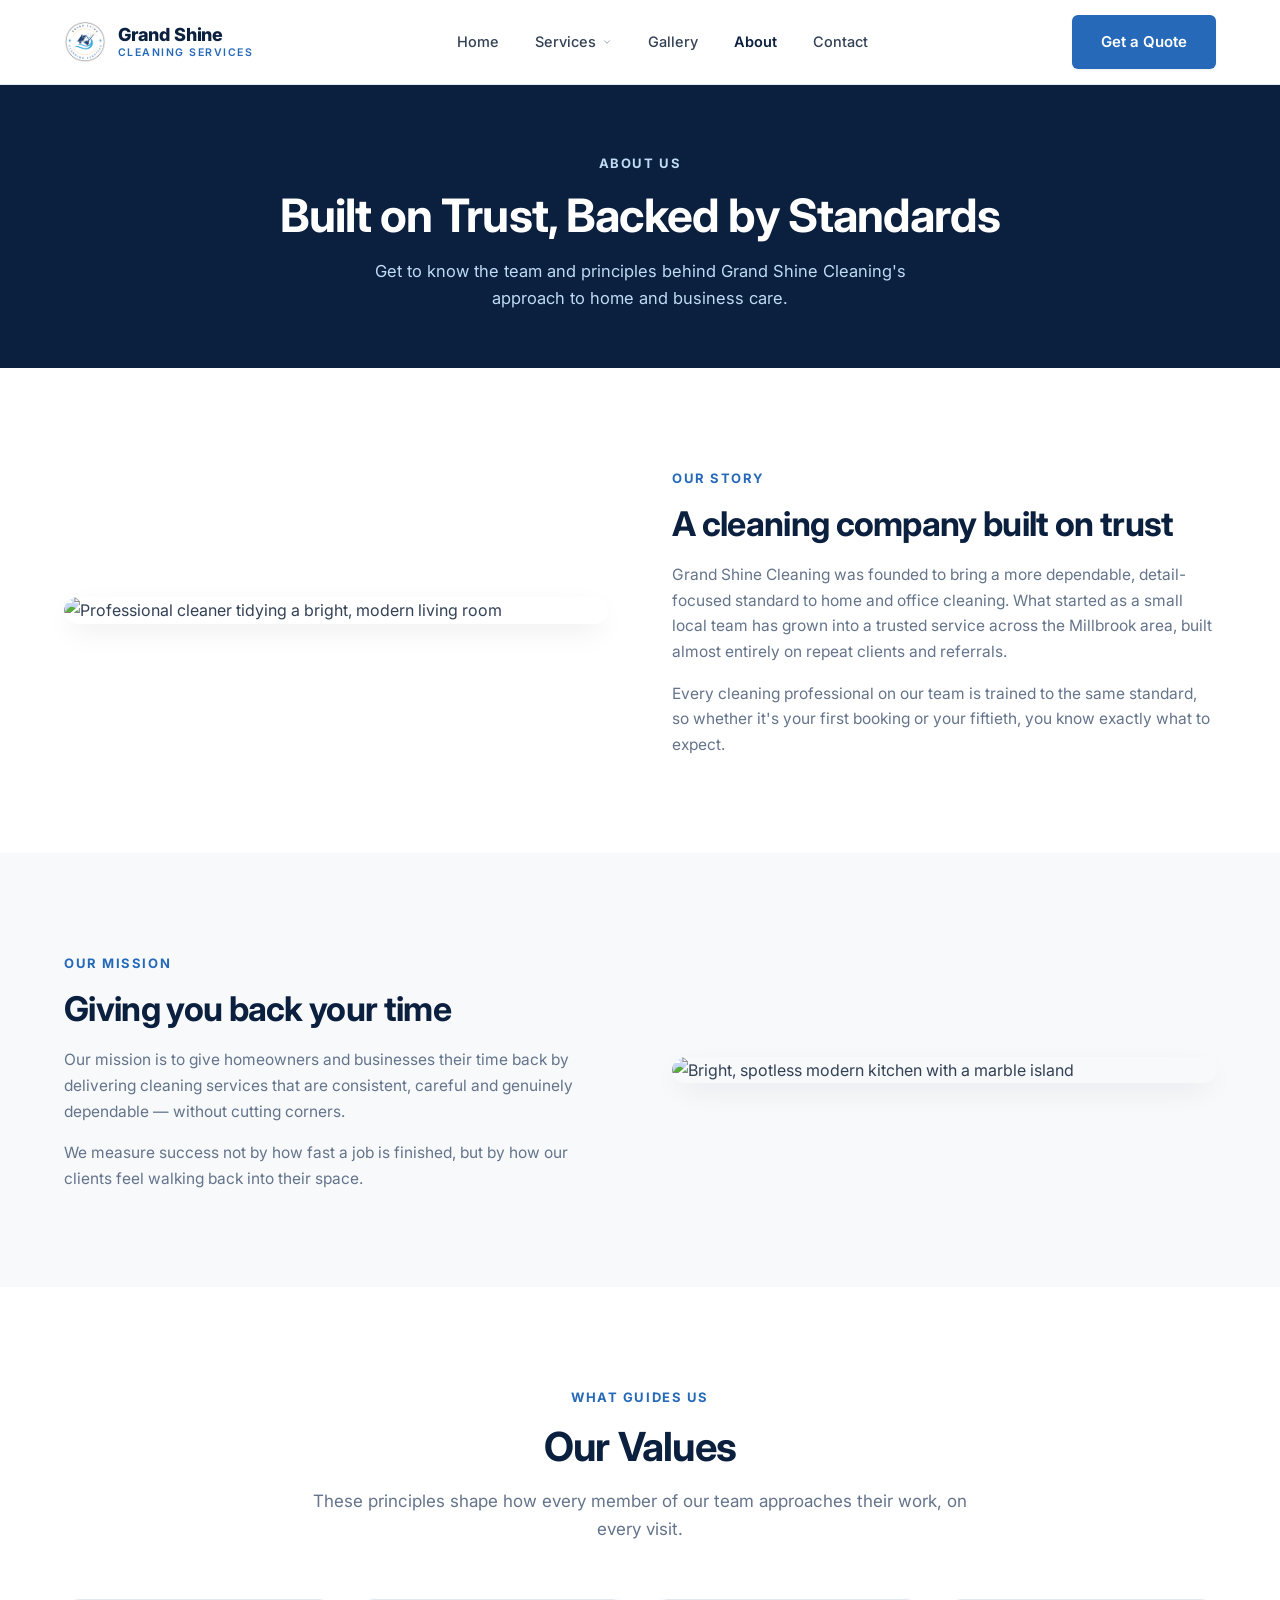
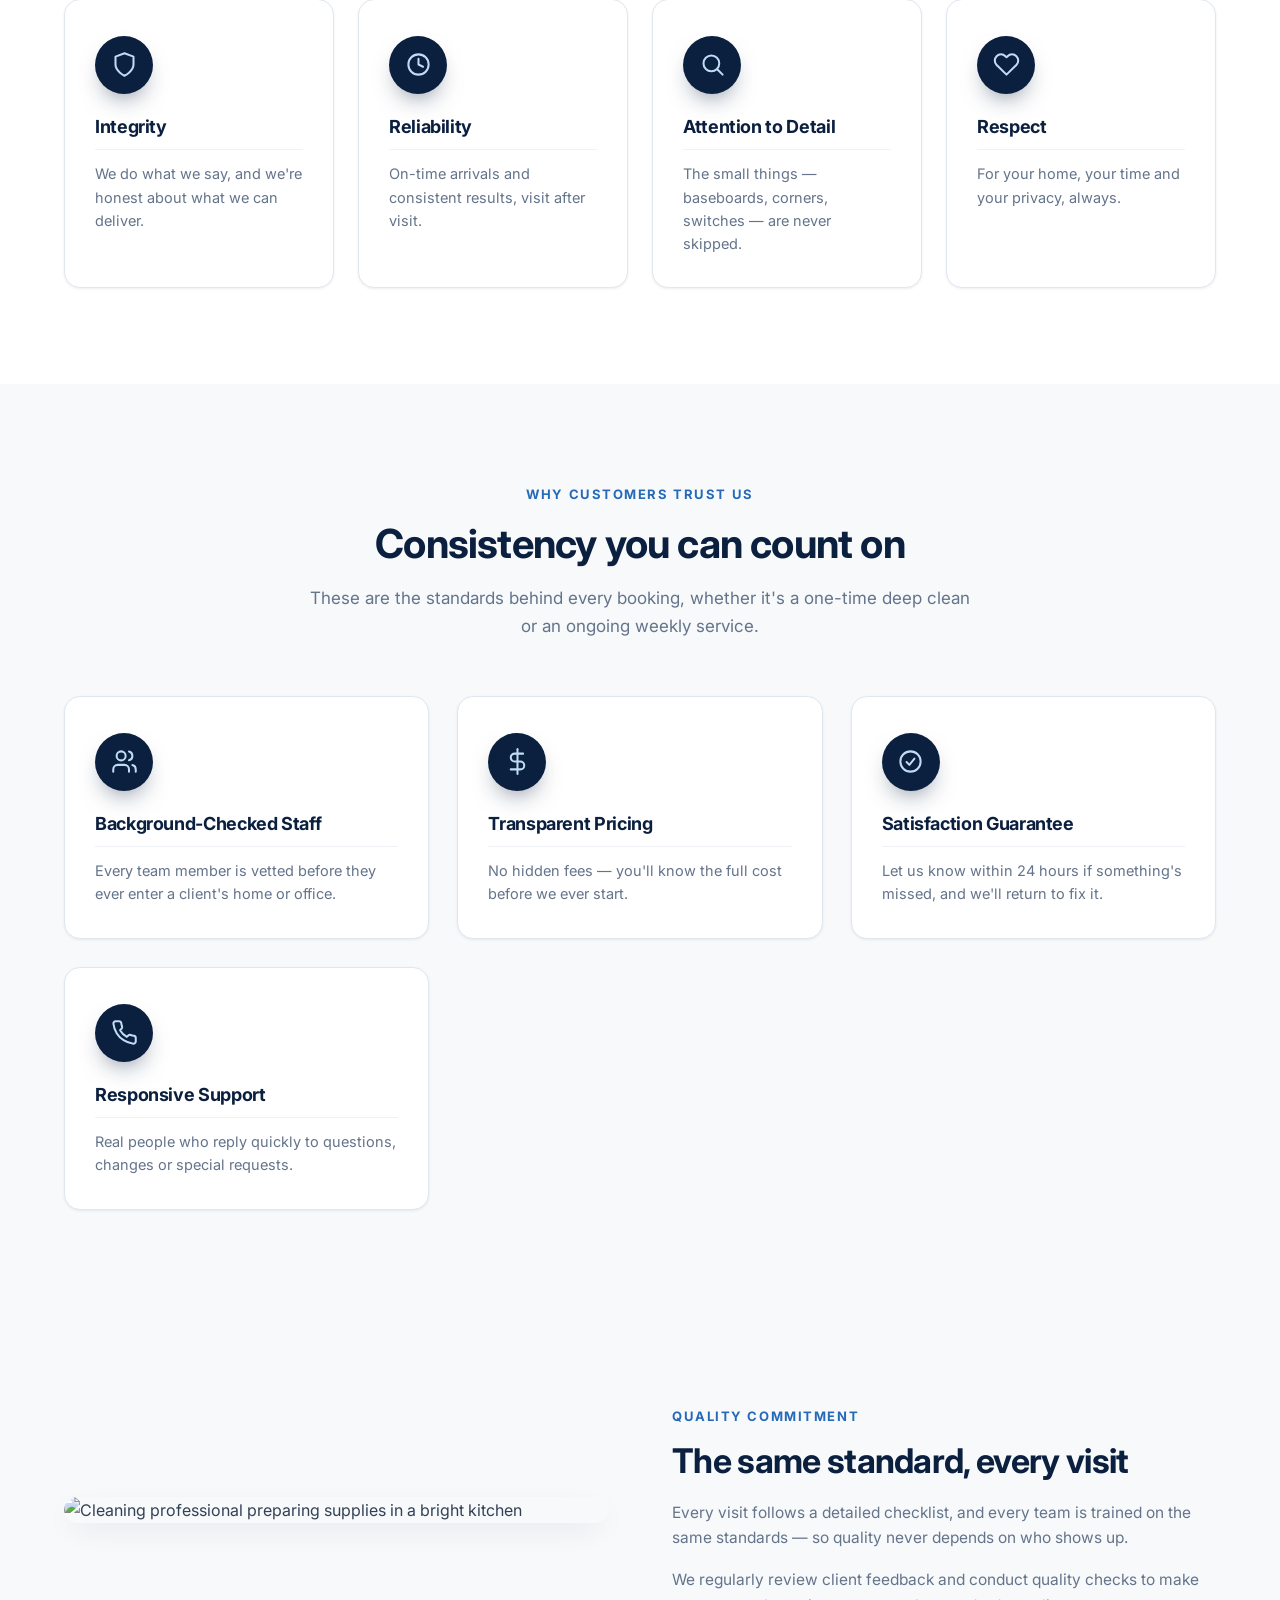
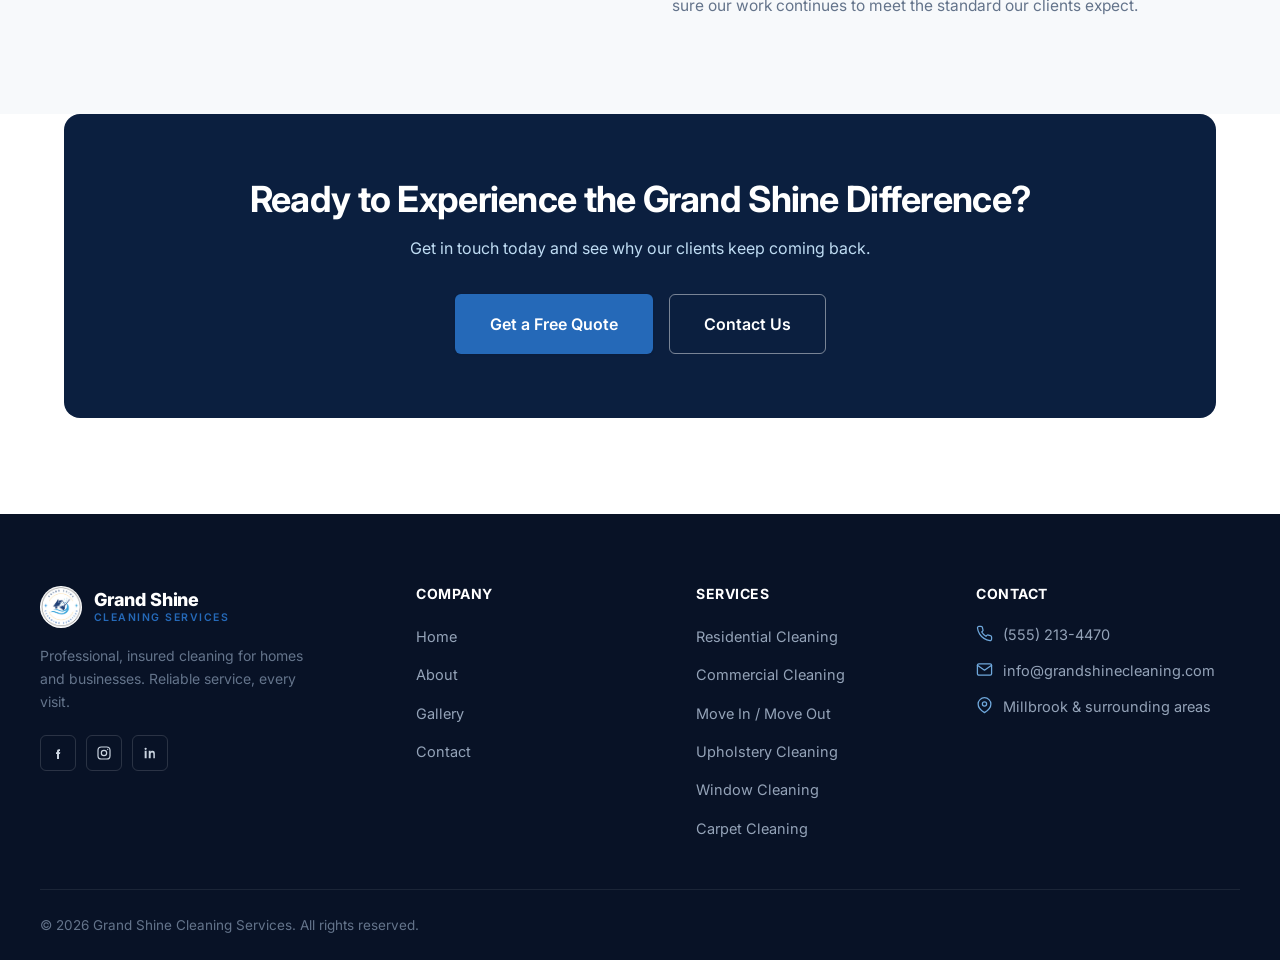
==== commit b4f872d5: "Add real business logo to header/footer and enable live gallery Replace the placeholder inline-SVG m" ====
--- a/about.html
+++ b/about.html
@@ -18,11 +18,7 @@
 <header class="site-header">
   <div class="container header-inner">
     <a href="index.html" class="brand">
-      <svg class="brand-mark" viewBox="0 0 42 42" fill="none">
-        <rect width="42" height="42" rx="10" fill="#0b1f3f"/>
-        <path d="M12 21.5L18 27L30 14" stroke="#ffffff" stroke-width="3" stroke-linecap="round" stroke-linejoin="round"/>
-        <circle cx="30" cy="14" r="2.2" fill="#6fa8dc"/>
-      </svg>
+      <img class="brand-mark" src="img/logo.avif" alt="Grand Shine Cleaning Services logo">
       <span class="brand-text">
         <span class="brand-name">Grand Shine</span>
         <span class="brand-sub">Cleaning Services</span>
@@ -206,11 +202,7 @@
   <div class="container footer-top">
     <div class="footer-brand">
       <a href="index.html" class="brand">
-        <svg class="brand-mark" viewBox="0 0 42 42" fill="none">
-          <rect width="42" height="42" rx="10" fill="#123563"/>
-          <path d="M12 21.5L18 27L30 14" stroke="#ffffff" stroke-width="3" stroke-linecap="round" stroke-linejoin="round"/>
-          <circle cx="30" cy="14" r="2.2" fill="#6fa8dc"/>
-        </svg>
+        <img class="brand-mark" src="img/logo.avif" alt="Grand Shine Cleaning Services logo">
         <span class="brand-text">
           <span class="brand-name">Grand Shine</span>
           <span class="brand-sub">Cleaning Services</span>
--- a/css/style.css
+++ b/css/style.css
@@ -165,7 +165,7 @@
 
 /* Brand */
 .brand { display: flex; align-items: center; gap: 12px; flex-shrink: 0; }
-.brand-mark { width: 42px; height: 42px; flex-shrink: 0; }
+.brand-mark { width: 42px; height: 42px; flex-shrink: 0; border-radius: 50%; object-fit: cover; }
 .brand-text { display: flex; flex-direction: column; line-height: 1.1; }
 .brand-name { font-weight: 800; font-size: 18px; color: var(--navy-900); letter-spacing: -0.01em; }
 .brand-sub { font-size: 10.5px; font-weight: 600; letter-spacing: 0.14em; color: var(--blue-600); text-transform: uppercase; margin-top: 2px; }
@@ -703,6 +703,106 @@
 .gallery-empty h2 { font-size: 26px; margin-bottom: 14px; }
 .gallery-empty p { font-size: 15.5px; color: var(--gray-500); margin-bottom: 28px; }
 
+/* ---------- Gallery page (loaded photos) ---------- */
+.gallery-loading {
+  display: flex;
+  flex-direction: column;
+  align-items: center;
+  gap: 16px;
+  padding: 64px 0;
+  color: var(--gray-500);
+  font-size: 15px;
+}
+.gallery-loading .spinner {
+  width: 34px; height: 34px;
+  border-radius: 50%;
+  border: 3px solid var(--gray-200);
+  border-top-color: var(--blue-600);
+  animation: gallery-spin 0.8s linear infinite;
+}
+@keyframes gallery-spin { to { transform: rotate(360deg); } }
+
+.gallery-grid {
+  display: grid;
+  grid-template-columns: repeat(3, 1fr);
+  gap: 20px;
+}
+@media (max-width: 900px) { .gallery-grid { grid-template-columns: repeat(2, 1fr); } }
+@media (max-width: 560px) { .gallery-grid { grid-template-columns: 1fr; } }
+
+.gallery-item {
+  position: relative;
+  aspect-ratio: 4 / 3;
+  border-radius: var(--radius-md);
+  overflow: hidden;
+  background: var(--gray-100);
+  border: 1px solid var(--gray-200);
+  cursor: pointer;
+  display: block;
+}
+.gallery-item img {
+  width: 100%; height: 100%;
+  object-fit: cover;
+  display: block;
+  transition: transform 0.4s ease;
+}
+.gallery-item:hover img { transform: scale(1.06); }
+.gallery-item::after {
+  content: "";
+  position: absolute; inset: 0;
+  background: linear-gradient(to top, rgba(8, 18, 38, 0.45), transparent 45%);
+  opacity: 0;
+  transition: opacity 0.25s ease;
+}
+.gallery-item:hover::after { opacity: 1; }
+
+/* ---------- Gallery lightbox ---------- */
+.lightbox {
+  position: fixed; inset: 0;
+  z-index: 200;
+  background: rgba(6, 12, 24, 0.92);
+  display: flex;
+  align-items: center;
+  justify-content: center;
+  padding: 60px 80px;
+}
+.lightbox[hidden] { display: none; }
+.lightbox-image {
+  max-width: 100%;
+  max-height: 100%;
+  border-radius: var(--radius-sm);
+  box-shadow: var(--shadow-lg);
+}
+.lightbox-caption {
+  position: absolute;
+  bottom: 22px; left: 0; right: 0;
+  text-align: center;
+  color: var(--blue-100);
+  font-size: 14px;
+}
+.lightbox-close,
+.lightbox-nav {
+  position: absolute;
+  background: rgba(255, 255, 255, 0.1);
+  border: 1px solid rgba(255, 255, 255, 0.2);
+  color: #fff;
+  border-radius: 50%;
+  width: 44px; height: 44px;
+  display: flex; align-items: center; justify-content: center;
+  cursor: pointer;
+  transition: background 0.2s ease;
+}
+.lightbox-close:hover, .lightbox-nav:hover { background: rgba(255, 255, 255, 0.22); }
+.lightbox-close svg, .lightbox-nav svg { width: 20px; height: 20px; }
+.lightbox-close { top: 20px; right: 20px; }
+.lightbox-prev { left: 20px; top: 50%; transform: translateY(-50%); }
+.lightbox-next { right: 20px; top: 50%; transform: translateY(-50%); }
+@media (max-width: 640px) {
+  .lightbox { padding: 90px 16px; }
+  .lightbox-prev { left: 8px; }
+  .lightbox-next { right: 8px; }
+}
+
 /* ---------- Contact page ---------- */
 .contact-layout {
   display: grid;
@@ -779,6 +879,21 @@
 .form-success strong { display: block; color: var(--navy-900); font-size: 15px; margin-bottom: 3px; }
 .form-success p { font-size: 13.5px; color: var(--gray-600); }
 
+.form-error {
+  display: none;
+  align-items: flex-start;
+  gap: 14px;
+  background: #fdecec;
+  border: 1px solid #f5c2c2;
+  border-radius: var(--radius-md);
+  padding: 20px 22px;
+  margin-bottom: 24px;
+}
+.form-error.show { display: flex; }
+.form-error .icon { width: 24px; height: 24px; color: #c0392b; flex-shrink: 0; }
+.form-error strong { display: block; color: #7a1f1f; font-size: 15px; margin-bottom: 3px; }
+.form-error p { font-size: 13.5px; color: #8a3a3a; }
+
 .map-embed {
   margin-top: 28px;
   border-radius: var(--radius-lg);
